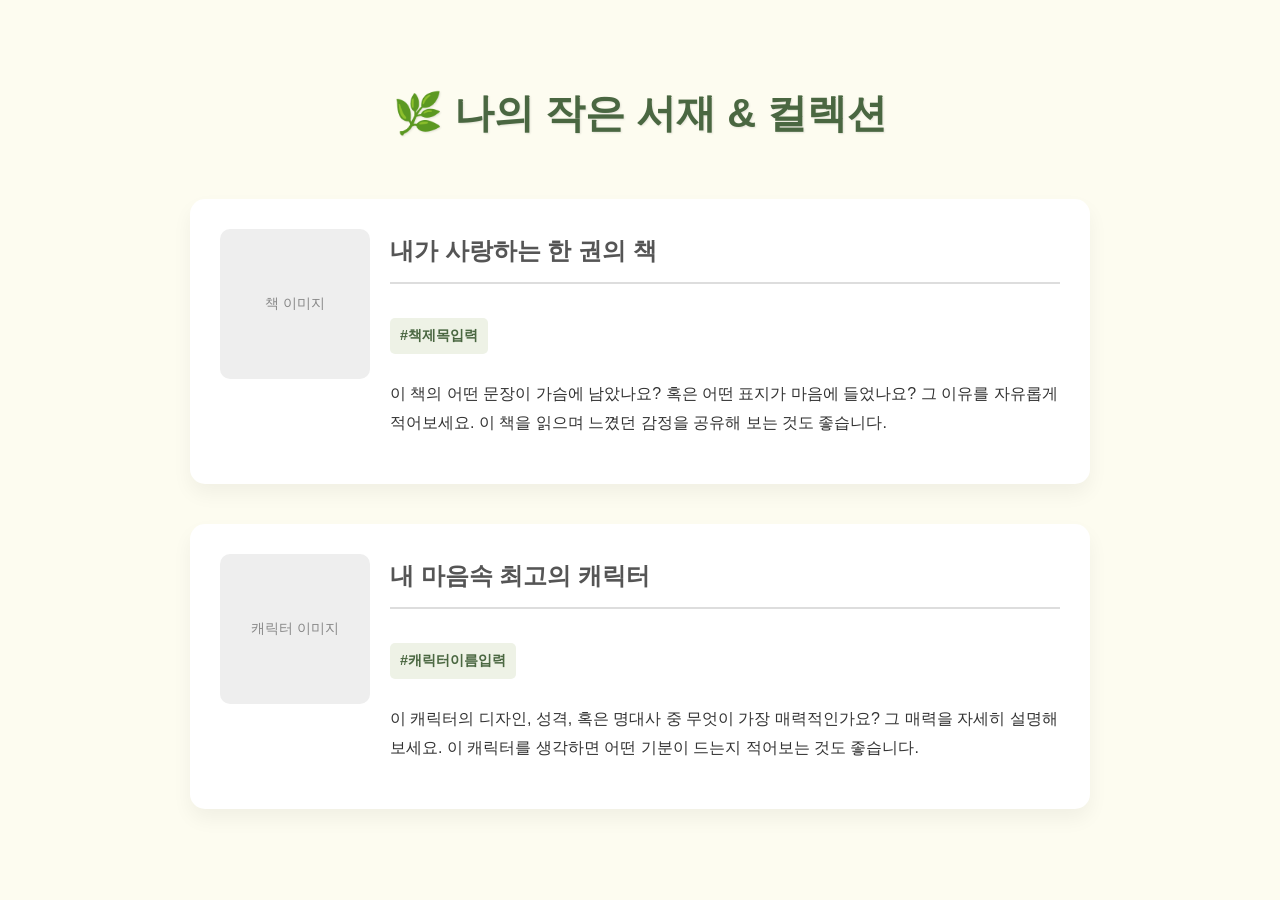
==== index.html @ 46afaf6f "Update index.html" ====
<!DOCTYPE html>
<html lang="ko">
<head>
    <meta charset="UTF-8">
    <meta name="viewport" content="width=device-width, initial-scale=1.0">
    <title>나의 특별한 기록: 책과 캐릭터</title>
    <style>
        /* [1. 전체 필체와 배경색 바꾸기] */
        body { 
            /* 눈이 편한 나눔고딕 글꼴 사용 (컴퓨터에 없으면 기본 고딕) */
            font-family: 'Nanum Gothic', 'Apple SD Gothic Neo', sans-serif; 
            line-height: 1.8; 
            max-width: 900px; 
            margin: 0 auto; 
            padding: 50px 20px;
            
            /* 연한 베이지색 배경 (#fdfcf0) */
            background-color: #fdfcf0; 
            color: #333;
        }

        /* 메인 제목 꾸미기 */
        h1 { 
            text-align: center;
            color: #4a6741; /* 진한 녹색 */
            font-size: 2.5em;
            margin-bottom: 50px;
            text-shadow: 1px 1px 2px rgba(0,0,0,0.1); /* 미세한 그림자 */
        }

        h2 {
            color: #555;
            border-bottom: 2px solid #ddd;
            padding-bottom: 10px;
            margin-top: 0;
        }

        /* 콘텐츠 박스 디자인 업그레이드 */
        .content-box { 
            background: white; 
            padding: 30px; 
            border-radius: 15px; /* 더 둥글게 */
            /* 은은하고 고급스러운 그림자 */
            box-shadow: 0 10px 20px rgba(0,0,0,0.05); 
            margin-bottom: 40px;
            display: flex; /* 이미지와 글을 옆으로 배치하기 위해 사용 */
            gap: 20px; /* 이미지와 글 사이 간격 */
            align-items: flex-start;
        }

        /* [2. 이미지 들어갈 자리 꾸미기] */
        .item-image {
            width: 150px; /* 이미지 너비 고정 */
            height: 150px; /* 이미지 높이 고정 (정사각형) */
            background-color: #eee; /* 이미지가 없을 때 보일 회색 배경 */
            border-radius: 10px;
            display: flex;
            align-items: center;
            justify-content: center;
            color: #888;
            font-size: 0.9em;
            overflow: hidden; /* 이미지가 넘치면 자름 */
            flex-shrink: 0; /* 박스가 작아져도 이미지 크기 유지 */
        }

        .item-image img {
            width: 100%;
            height: 100%;
            object-fit: cover; /* 이미지가 비율 깨지지 않게 꽉 채움 */
        }

        .item-details {
            flex: 1; /* 남은 공간을 글이 꽉 채움 */
        }

        .tag { 
            display: inline-block;
            background-color: #eef2e6; /* 연한 녹색 배정 */
            color: #4a6741;
            padding: 5px 10px;
            border-radius: 5px;
            font-weight: bold;
            font-size: 0.9em;
            margin-bottom: 10px;
        }

        /* 반응형 디자인: 화면이 작아지면 이미지와 글을 위아래로 배치 */
        @media (max-width: 600px) {
            .content-box {
                flex-direction: column;
                align-items: center;
                text-align: center;
            }
            .item-image {
                margin-bottom: 10px;
            }
        }
    </style>
</head>
<body>

    <h1>🌿 나의 작은 서재 & 컬렉션</h1>

    <div class="content-box">
        <div class="item-image">
            <span>책 이미지</span> </div>
        
        <div class="item-details">
            <h2>내가 사랑하는 한 권의 책</h2>
            <p class="tag">#책제목입력</p>
            <p>이 책의 어떤 문장이 가슴에 남았나요? 혹은 어떤 표지가 마음에 들었나요? 그 이유를 자유롭게 적어보세요. 이 책을 읽으며 느꼈던 감정을 공유해 보는 것도 좋습니다.</p>
        </div>
    </div>

    <div class="content-box">
        <div class="item-image">
            <span>캐릭터 이미지</span> </div>

        <div class="item-details">
            <h2>내 마음속 최고의 캐릭터</h2>
            <p class="tag">#캐릭터이름입력</p>
            <p>이 캐릭터의 디자인, 성격, 혹은 명대사 중 무엇이 가장 매력적인가요? 그 매력을 자세히 설명해 보세요. 이 캐릭터를 생각하면 어떤 기분이 드는지 적어보는 것도 좋습니다.</p>
        </div>
    </div>

</body>
</html>
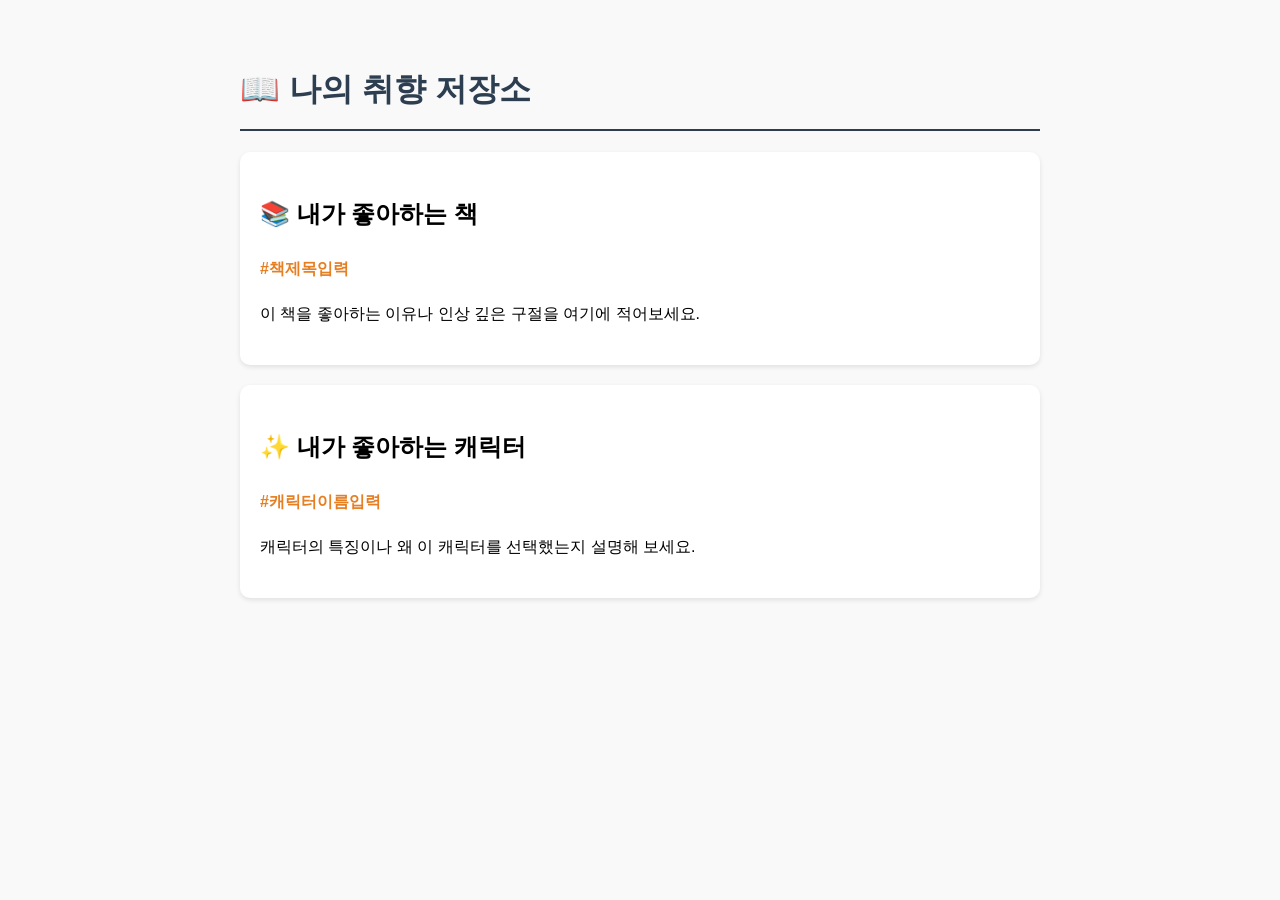
==== commit 713479a6: "Update index.html" ====
--- a/index.html
+++ b/index.html
@@ -3,124 +3,42 @@
 <head>
     <meta charset="UTF-8">
     <meta name="viewport" content="width=device-width, initial-scale=1.0">
-    <title>나의 특별한 기록: 책과 캐릭터</title>
+    <title>나의 기록: 책과 캐릭터</title>
     <style>
-        /* [1. 전체 필체와 배경색 바꾸기] */
+        /* 간단한 디자인 추가 */
         body { 
-            /* 눈이 편한 나눔고딕 글꼴 사용 (컴퓨터에 없으면 기본 고딕) */
-            font-family: 'Nanum Gothic', 'Apple SD Gothic Neo', sans-serif; 
+            font-family: 'Apple SD Gothic Neo', sans-serif; 
             line-height: 1.8; 
-            max-width: 900px; 
+            max-width: 800px; 
             margin: 0 auto; 
-            padding: 50px 20px;
-            
-            /* 연한 베이지색 배경 (#fdfcf0) */
-            background-color: #fdfcf0; 
-            color: #333;
+            padding: 40px;
+            background-color: #f9f9f9;
         }
-
-        /* 메인 제목 꾸미기 */
-        h1 { 
-            text-align: center;
-            color: #4a6741; /* 진한 녹색 */
-            font-size: 2.5em;
-            margin-bottom: 50px;
-            text-shadow: 1px 1px 2px rgba(0,0,0,0.1); /* 미세한 그림자 */
-        }
-
-        h2 {
-            color: #555;
-            border-bottom: 2px solid #ddd;
-            padding-bottom: 10px;
-            margin-top: 0;
-        }
-
-        /* 콘텐츠 박스 디자인 업그레이드 */
+        h1 { color: #2c3e50; border-bottom: 2px solid #2c3e50; padding-bottom: 10px; }
         .content-box { 
             background: white; 
-            padding: 30px; 
-            border-radius: 15px; /* 더 둥글게 */
-            /* 은은하고 고급스러운 그림자 */
-            box-shadow: 0 10px 20px rgba(0,0,0,0.05); 
-            margin-bottom: 40px;
-            display: flex; /* 이미지와 글을 옆으로 배치하기 위해 사용 */
-            gap: 20px; /* 이미지와 글 사이 간격 */
-            align-items: flex-start;
+            padding: 20px; 
+            border-radius: 10px; 
+            box-shadow: 0 2px 5px rgba(0,0,0,0.1); 
+            margin-bottom: 20px;
         }
-
-        /* [2. 이미지 들어갈 자리 꾸미기] */
-        .item-image {
-            width: 150px; /* 이미지 너비 고정 */
-            height: 150px; /* 이미지 높이 고정 (정사각형) */
-            background-color: #eee; /* 이미지가 없을 때 보일 회색 배경 */
-            border-radius: 10px;
-            display: flex;
-            align-items: center;
-            justify-content: center;
-            color: #888;
-            font-size: 0.9em;
-            overflow: hidden; /* 이미지가 넘치면 자름 */
-            flex-shrink: 0; /* 박스가 작아져도 이미지 크기 유지 */
-        }
-
-        .item-image img {
-            width: 100%;
-            height: 100%;
-            object-fit: cover; /* 이미지가 비율 깨지지 않게 꽉 채움 */
-        }
-
-        .item-details {
-            flex: 1; /* 남은 공간을 글이 꽉 채움 */
-        }
-
-        .tag { 
-            display: inline-block;
-            background-color: #eef2e6; /* 연한 녹색 배정 */
-            color: #4a6741;
-            padding: 5px 10px;
-            border-radius: 5px;
-            font-weight: bold;
-            font-size: 0.9em;
-            margin-bottom: 10px;
-        }
-
-        /* 반응형 디자인: 화면이 작아지면 이미지와 글을 위아래로 배치 */
-        @media (max-width: 600px) {
-            .content-box {
-                flex-direction: column;
-                align-items: center;
-                text-align: center;
-            }
-            .item-image {
-                margin-bottom: 10px;
-            }
-        }
+        .tag { color: #e67e22; font-weight: bold; }
     </style>
 </head>
 <body>
 
-    <h1>🌿 나의 작은 서재 & 컬렉션</h1>
+    <h1>📖 나의 취향 저장소</h1>
 
     <div class="content-box">
-        <div class="item-image">
-            <span>책 이미지</span> </div>
-        
-        <div class="item-details">
-            <h2>내가 사랑하는 한 권의 책</h2>
-            <p class="tag">#책제목입력</p>
-            <p>이 책의 어떤 문장이 가슴에 남았나요? 혹은 어떤 표지가 마음에 들었나요? 그 이유를 자유롭게 적어보세요. 이 책을 읽으며 느꼈던 감정을 공유해 보는 것도 좋습니다.</p>
-        </div>
+        <h2>📚 내가 좋아하는 책</h2>
+        <p class="tag">#책제목입력</p>
+        <p>이 책을 좋아하는 이유나 인상 깊은 구절을 여기에 적어보세요.</p>
     </div>
 
     <div class="content-box">
-        <div class="item-image">
-            <span>캐릭터 이미지</span> </div>
-
-        <div class="item-details">
-            <h2>내 마음속 최고의 캐릭터</h2>
-            <p class="tag">#캐릭터이름입력</p>
-            <p>이 캐릭터의 디자인, 성격, 혹은 명대사 중 무엇이 가장 매력적인가요? 그 매력을 자세히 설명해 보세요. 이 캐릭터를 생각하면 어떤 기분이 드는지 적어보는 것도 좋습니다.</p>
-        </div>
+        <h2>✨ 내가 좋아하는 캐릭터</h2>
+        <p class="tag">#캐릭터이름입력</p>
+        <p>캐릭터의 특징이나 왜 이 캐릭터를 선택했는지 설명해 보세요.</p>
     </div>
 
 </body>
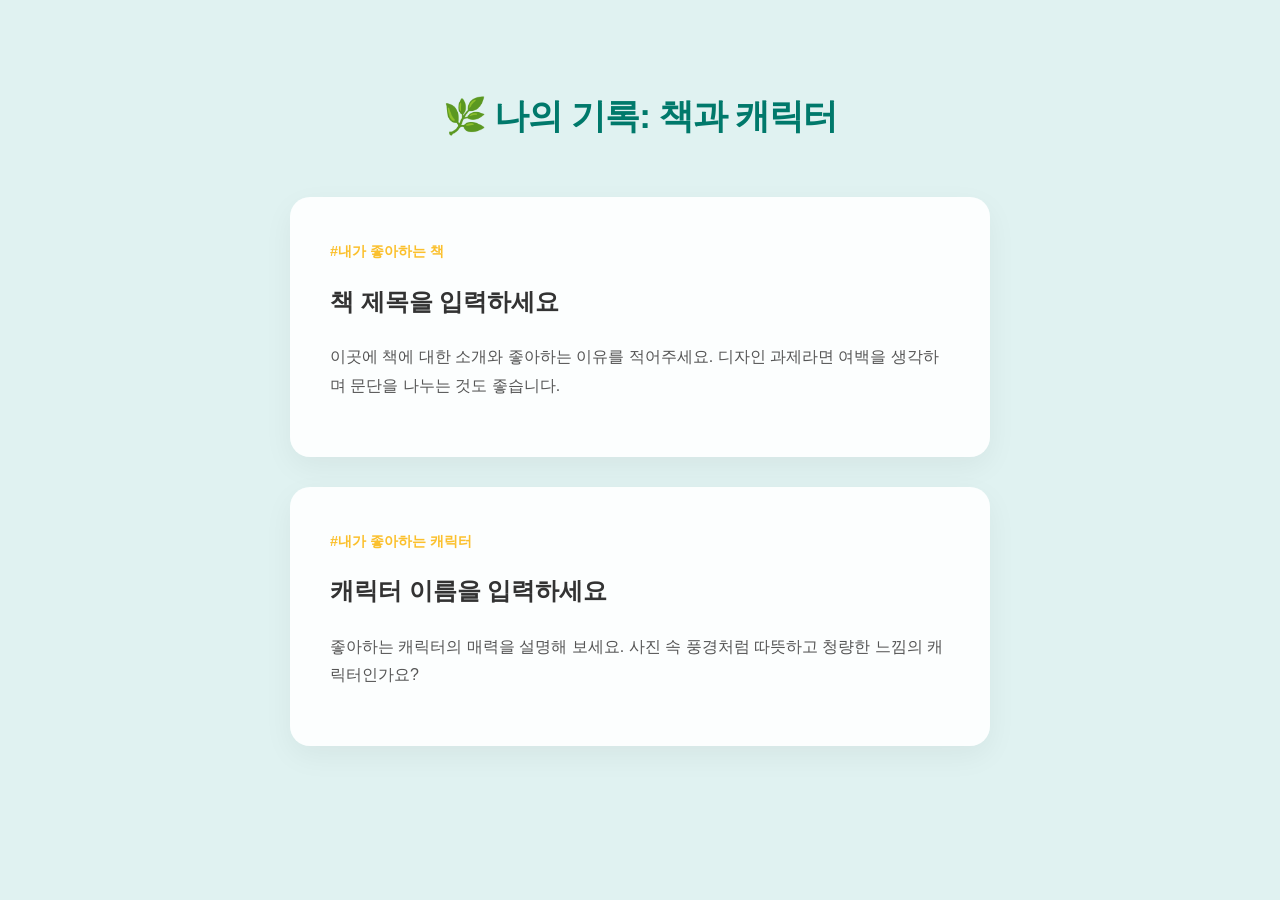
==== commit a22e6b75: "Update index.html" ====
--- a/index.html
+++ b/index.html
@@ -3,42 +3,68 @@
 <head>
     <meta charset="UTF-8">
     <meta name="viewport" content="width=device-width, initial-scale=1.0">
-    <title>나의 기록: 책과 캐릭터</title>
+    <title>나의 취향 저장소</title>
     <style>
-        /* 간단한 디자인 추가 */
+        /* 1. 배경 설정: 보내주신 사진의 청량한 하늘색 느낌 */
         body { 
-            font-family: 'Apple SD Gothic Neo', sans-serif; 
+            font-family: 'Apple SD Gothic Neo', 'Nanum Gothic', sans-serif; 
             line-height: 1.8; 
-            max-width: 800px; 
+            max-width: 700px; 
             margin: 0 auto; 
-            padding: 40px;
-            background-color: #f9f9f9;
+            padding: 60px 20px;
+            background-color: #e0f2f1; /* 청량한 민트 하늘색 */
+            color: #2c3e50;
         }
-        h1 { color: #2c3e50; border-bottom: 2px solid #2c3e50; padding-bottom: 10px; }
+
+        /* 2. 제목: 디자인 수업 느낌을 살린 깔끔한 폰트 */
+        h1 { 
+            text-align: center;
+            color: #00796b; 
+            font-size: 2.2em;
+            margin-bottom: 50px;
+            letter-spacing: -1px; /* 글자 간격을 좁혀 디자인 감각 추가 */
+        }
+
+        /* 3. 콘텐츠 박스: 여백(Negative Space)을 충분히 준 깔끔한 디자인 */
         .content-box { 
-            background: white; 
-            padding: 20px; 
-            border-radius: 10px; 
-            box-shadow: 0 2px 5px rgba(0,0,0,0.1); 
-            margin-bottom: 20px;
+            background: rgba(255, 255, 255, 0.9); /* 살짝 투명한 흰색 */
+            padding: 40px; 
+            border-radius: 20px; 
+            box-shadow: 0 10px 30px rgba(0,0,0,0.05); 
+            margin-bottom: 30px;
         }
-        .tag { color: #e67e22; font-weight: bold; }
+
+        h2 { 
+            color: #333; 
+            font-size: 1.5em;
+            margin-top: 0;
+        }
+
+        .tag { 
+            display: inline-block;
+            color: #fbc02d; /* 사진 속 표지판의 노란색 포인트 */
+            font-weight: bold; 
+            margin-bottom: 15px;
+            font-size: 0.9em;
+        }
+
+        p { color: #555; }
     </style>
 </head>
 <body>
 
-    <h1>📖 나의 취향 저장소</h1>
+    <h1>🌿 나의 기록: 책과 캐릭터</h1>
 
     <div class="content-box">
-        <h2>📚 내가 좋아하는 책</h2>
-        <p class="tag">#책제목입력</p>
-        <p>이 책을 좋아하는 이유나 인상 깊은 구절을 여기에 적어보세요.</p>
+        <span class="tag">#내가 좋아하는 책</span>
+        <h2>책 제목을 입력하세요</h2>
+        <p>이곳에 책에 대한 소개와 좋아하는 이유를 적어주세요. 디자인 과제라면 여백을 생각하며 문단을 나누는 것도 좋습니다.</p>
     </div>
 
     <div class="content-box">
-        <h2>✨ 내가 좋아하는 캐릭터</h2>
-        <p class="tag">#캐릭터이름입력</p>
-        <p>캐릭터의 특징이나 왜 이 캐릭터를 선택했는지 설명해 보세요.</p>
+        <span class="tag">#내가 좋아하는 캐릭터</span>
+        <h2>캐릭터 이름을 입력하세요</h2>
+        <p>좋아하는 캐릭터의 매력을 설명해 보세요. 사진 속 풍경처럼 따뜻하고 청량한 느낌의 캐릭터인가요?</p>
     </div>
 
 </body>
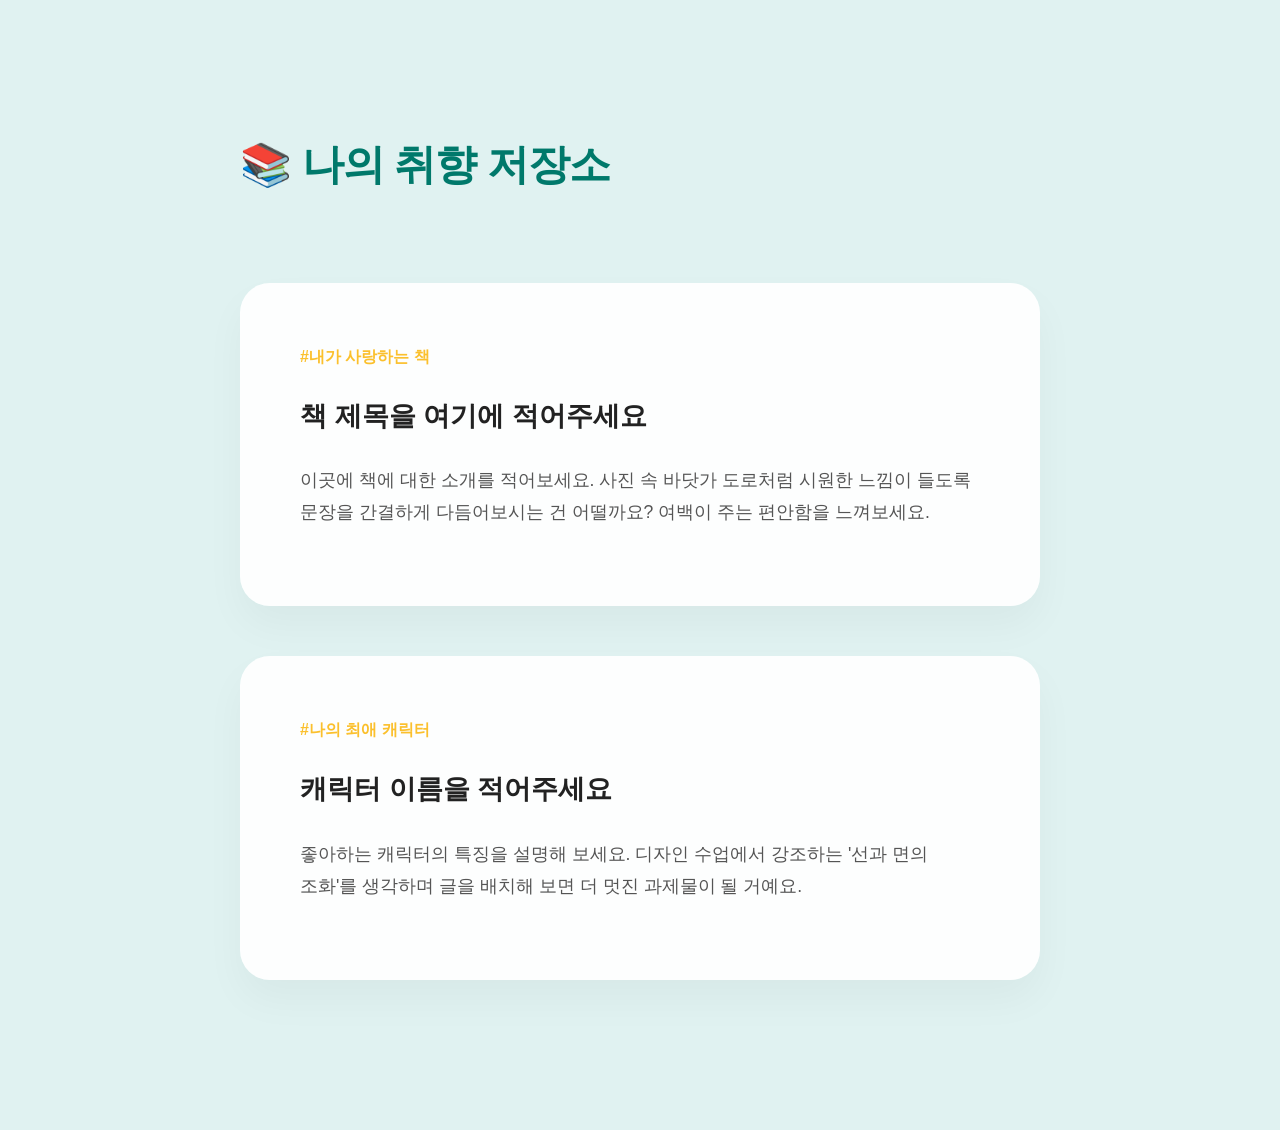
==== commit 84b49a02: "Update index.html" ====
--- a/index.html
+++ b/index.html
@@ -3,68 +3,75 @@
 <head>
     <meta charset="UTF-8">
     <meta name="viewport" content="width=device-width, initial-scale=1.0">
-    <title>나의 취향 저장소</title>
+    <title>나의 취향 저장소: 기록과 감성</title>
     <style>
-        /* 1. 배경 설정: 보내주신 사진의 청량한 하늘색 느낌 */
+        /* 1. 배경 설정: 보내주신 사진의 청량한 느낌 */
         body { 
             font-family: 'Apple SD Gothic Neo', 'Nanum Gothic', sans-serif; 
             line-height: 1.8; 
-            max-width: 700px; 
+            max-width: 800px; 
             margin: 0 auto; 
-            padding: 60px 20px;
+            /* 여백의 미를 위해 상하 패딩을 넉넉히 줍니다 */
+            padding: 100px 20px; 
             background-color: #e0f2f1; /* 청량한 민트 하늘색 */
-            color: #2c3e50;
+            color: #334e4e;
         }
 
-        /* 2. 제목: 디자인 수업 느낌을 살린 깔끔한 폰트 */
+        /* 2. 제목: 깔끔하고 감각적인 배치 */
         h1 { 
-            text-align: center;
+            text-align: left;
             color: #00796b; 
-            font-size: 2.2em;
-            margin-bottom: 50px;
-            letter-spacing: -1px; /* 글자 간격을 좁혀 디자인 감각 추가 */
+            font-size: 2.6em;
+            margin-bottom: 80px;
+            font-weight: 800;
+            letter-spacing: -1px;
         }
 
-        /* 3. 콘텐츠 박스: 여백(Negative Space)을 충분히 준 깔끔한 디자인 */
+        /* 3. 콘텐츠 박스: 여백(Negative Space)을 극대화한 디자인 */
         .content-box { 
-            background: rgba(255, 255, 255, 0.9); /* 살짝 투명한 흰색 */
-            padding: 40px; 
-            border-radius: 20px; 
-            box-shadow: 0 10px 30px rgba(0,0,0,0.05); 
-            margin-bottom: 30px;
+            background: rgba(255, 255, 255, 0.95); 
+            padding: 60px; /* 박스 내부 여백을 아주 넓게 주어 시원한 느낌 유도 */
+            border-radius: 30px; 
+            box-shadow: 0 20px 40px rgba(0,0,0,0.04); 
+            margin-bottom: 50px;
         }
 
         h2 { 
-            color: #333; 
-            font-size: 1.5em;
-            margin-top: 0;
+            color: #222; 
+            font-size: 1.7em;
+            margin: 10px 0 25px 0;
         }
 
+        /* 태그: 사진 속 노란 표지판 포인트 색상 */
         .tag { 
             display: inline-block;
-            color: #fbc02d; /* 사진 속 표지판의 노란색 포인트 */
+            color: #fbc02d; 
             font-weight: bold; 
-            margin-bottom: 15px;
-            font-size: 0.9em;
+            font-size: 1em;
+            margin-bottom: 10px;
         }
 
-        p { color: #555; }
+        p { 
+            color: #555; 
+            font-size: 1.1em;
+            word-break: keep-all; /* 한글 문장이 예쁘게 끊기도록 설정 */
+        }
     </style>
 </head>
 <body>
 
-    <h1>🌿 나의 기록: 책과 캐릭터</h1>
+    <h1>📚 나의 취향 저장소</h1>
 
     <div class="content-box">
-        <span class="tag">#내가 좋아하는 책</span>
-        <h2>책 제목을 입력하세요</h2>
-        <p>이곳에 책에 대한 소개와 좋아하는 이유를 적어주세요. 디자인 과제라면 여백을 생각하며 문단을 나누는 것도 좋습니다.</p>
+        <span class="tag">#내가 사랑하는 책</span>
+        <h2>책 제목을 여기에 적어주세요</h2>
+        <p>이곳에 책에 대한 소개를 적어보세요. 사진 속 바닷가 도로처럼 시원한 느낌이 들도록 문장을 간결하게 다듬어보시는 건 어떨까요? 여백이 주는 편안함을 느껴보세요.</p>
     </div>
 
     <div class="content-box">
-        <span class="tag">#내가 좋아하는 캐릭터</span>
-        <h2>캐릭터 이름을 입력하세요</h2>
-        <p>좋아하는 캐릭터의 매력을 설명해 보세요. 사진 속 풍경처럼 따뜻하고 청량한 느낌의 캐릭터인가요?</p>
+        <span class="tag">#나의 최애 캐릭터</span>
+        <h2>캐릭터 이름을 적어주세요</h2>
+        <p>좋아하는 캐릭터의 특징을 설명해 보세요. 디자인 수업에서 강조하는 '선과 면의 조화'를 생각하며 글을 배치해 보면 더 멋진 과제물이 될 거예요.</p>
     </div>
 
 </body>
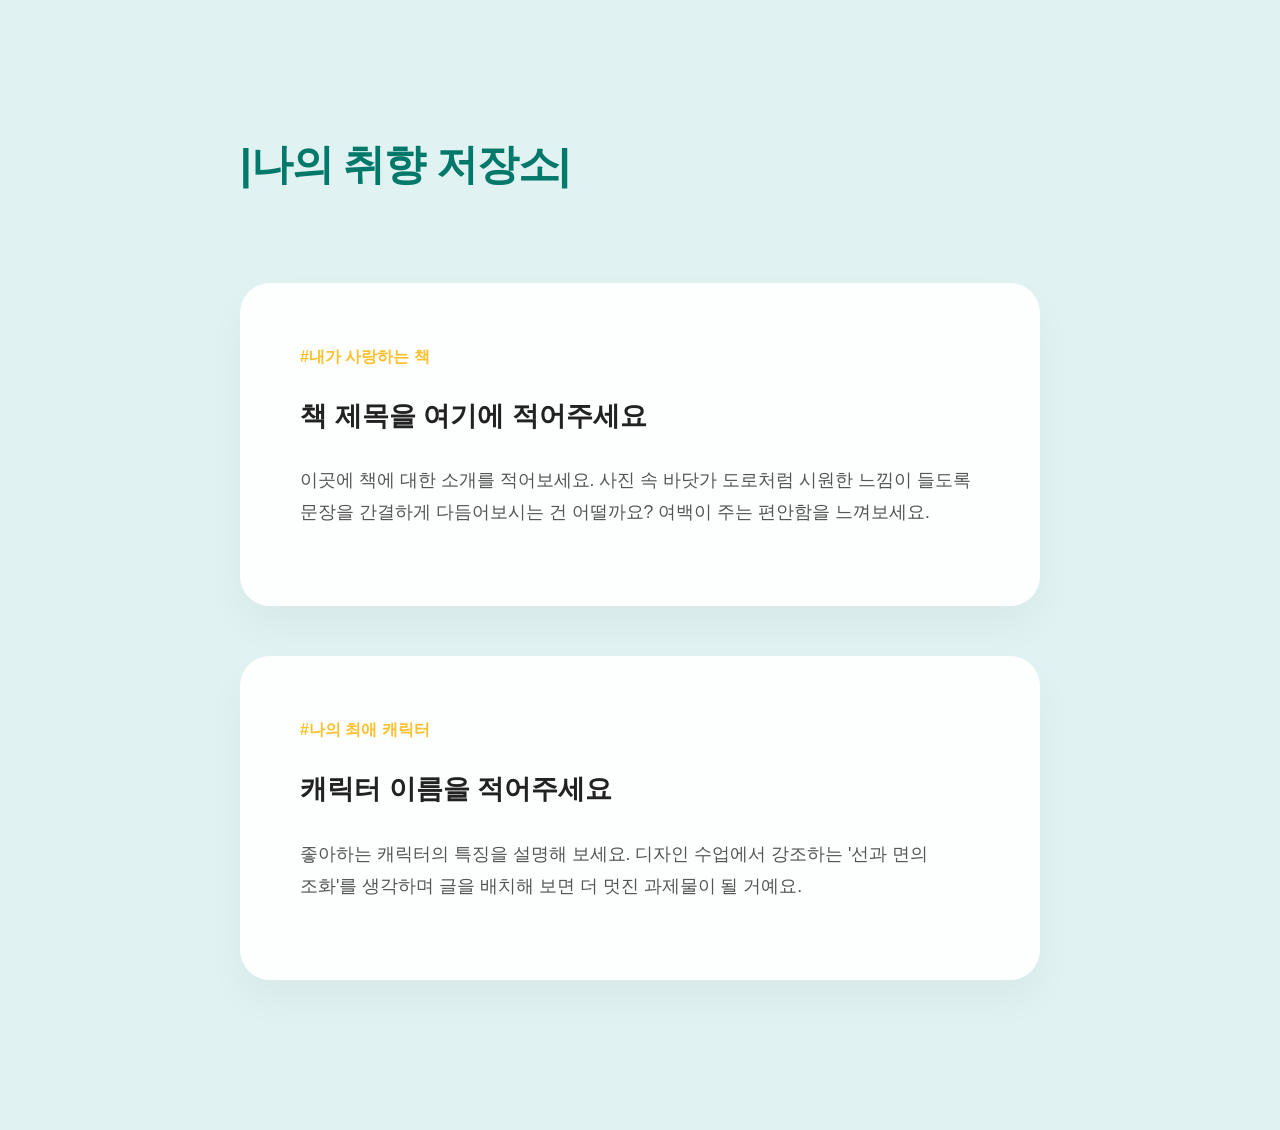
==== commit d81458f6: "Update index.html" ====
--- a/index.html
+++ b/index.html
@@ -60,7 +60,7 @@
 </head>
 <body>
 
-    <h1>📚 나의 취향 저장소</h1>
+    <h1>|나의 취향 저장소|</h1>
 
     <div class="content-box">
         <span class="tag">#내가 사랑하는 책</span>
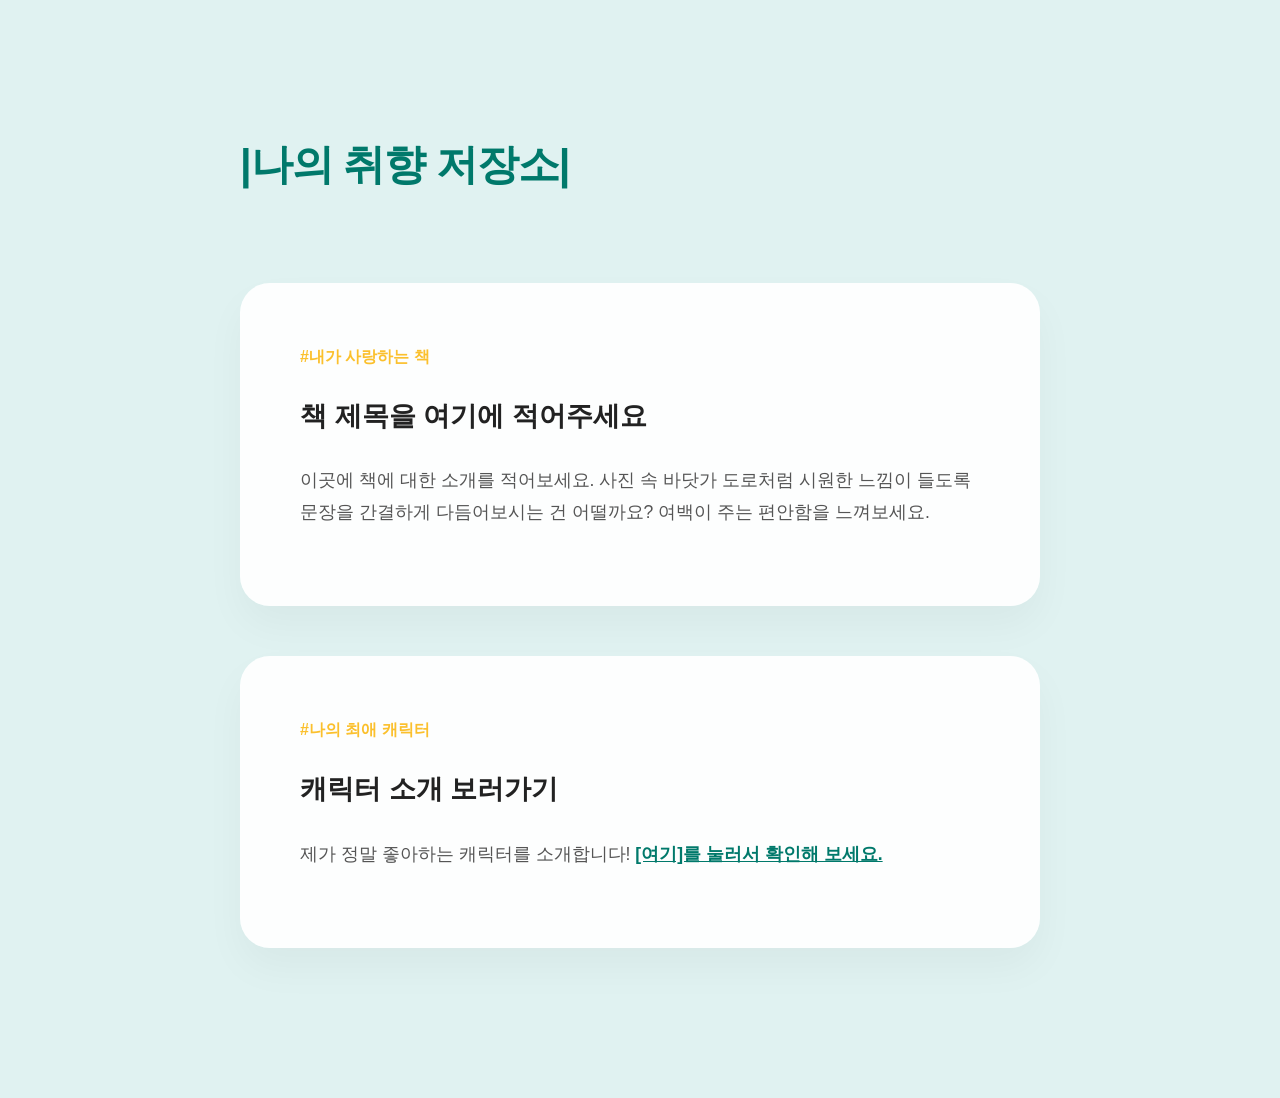
==== commit 6654de0c: "Update index.html" ====
--- a/index.html
+++ b/index.html
@@ -69,10 +69,10 @@
     </div>
 
     <div class="content-box">
-        <span class="tag">#나의 최애 캐릭터</span>
-        <h2>캐릭터 이름을 적어주세요</h2>
-        <p>좋아하는 캐릭터의 특징을 설명해 보세요. 디자인 수업에서 강조하는 '선과 면의 조화'를 생각하며 글을 배치해 보면 더 멋진 과제물이 될 거예요.</p>
-    </div>
+    <span class="tag">#나의 최애 캐릭터</span>
+    <h2>캐릭터 소개 보러가기</h2>
+    <p>제가 정말 좋아하는 캐릭터를 소개합니다! <a href="moster.html" style="color: #00796b; font-weight: bold; text-decoration: underline;">[여기]를 눌러서 확인해 보세요.</a></p>
+</div>
 
 </body>
 </html>
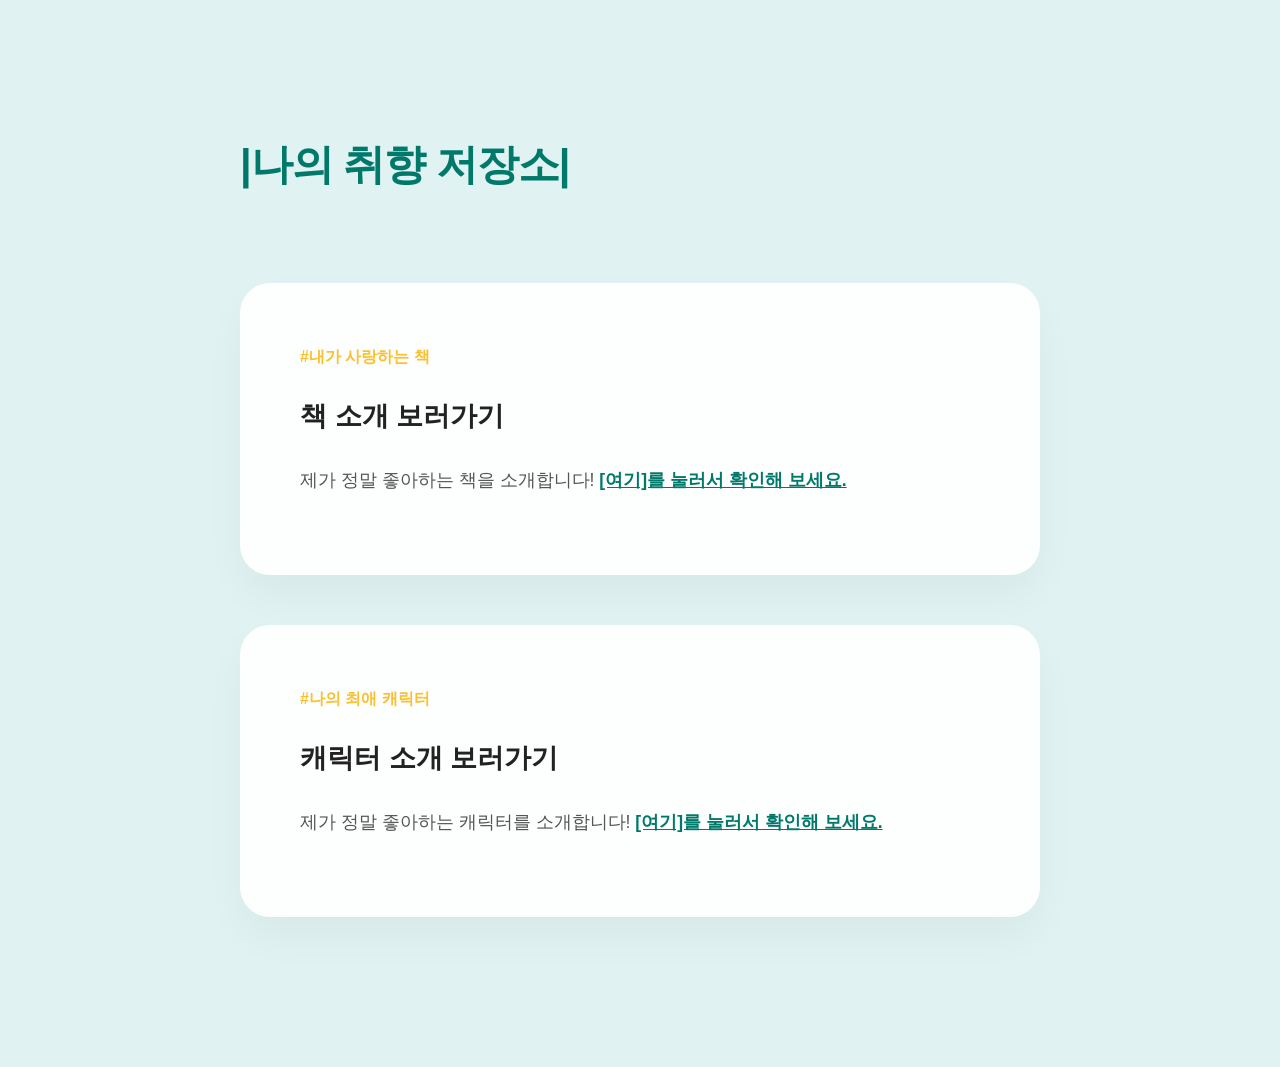
==== commit 9640b1bc: "Update index.html" ====
--- a/index.html
+++ b/index.html
@@ -64,14 +64,14 @@
 
     <div class="content-box">
         <span class="tag">#내가 사랑하는 책</span>
-        <h2>책 제목을 여기에 적어주세요</h2>
-        <p>이곳에 책에 대한 소개를 적어보세요. 사진 속 바닷가 도로처럼 시원한 느낌이 들도록 문장을 간결하게 다듬어보시는 건 어떨까요? 여백이 주는 편안함을 느껴보세요.</p>
+        <h2>책 소개 보러가기</h2>
+        <p>제가 정말 좋아하는 책을 소개합니다! <a href="class5_book.html" style="color: #00796b; font-weight: bold; text-decoration: underline;">[여기]를 눌러서 확인해 보세요.</a></p>
     </div>
 
     <div class="content-box">
     <span class="tag">#나의 최애 캐릭터</span>
     <h2>캐릭터 소개 보러가기</h2>
-    <p>제가 정말 좋아하는 캐릭터를 소개합니다! <a href="moster.html" style="color: #00796b; font-weight: bold; text-decoration: underline;">[여기]를 눌러서 확인해 보세요.</a></p>
+    <p>제가 정말 좋아하는 캐릭터를 소개합니다! <a href="hero.html" style="color: #00796b; font-weight: bold; text-decoration: underline;">[여기]를 눌러서 확인해 보세요.</a></p>
 </div>
 
 </body>
